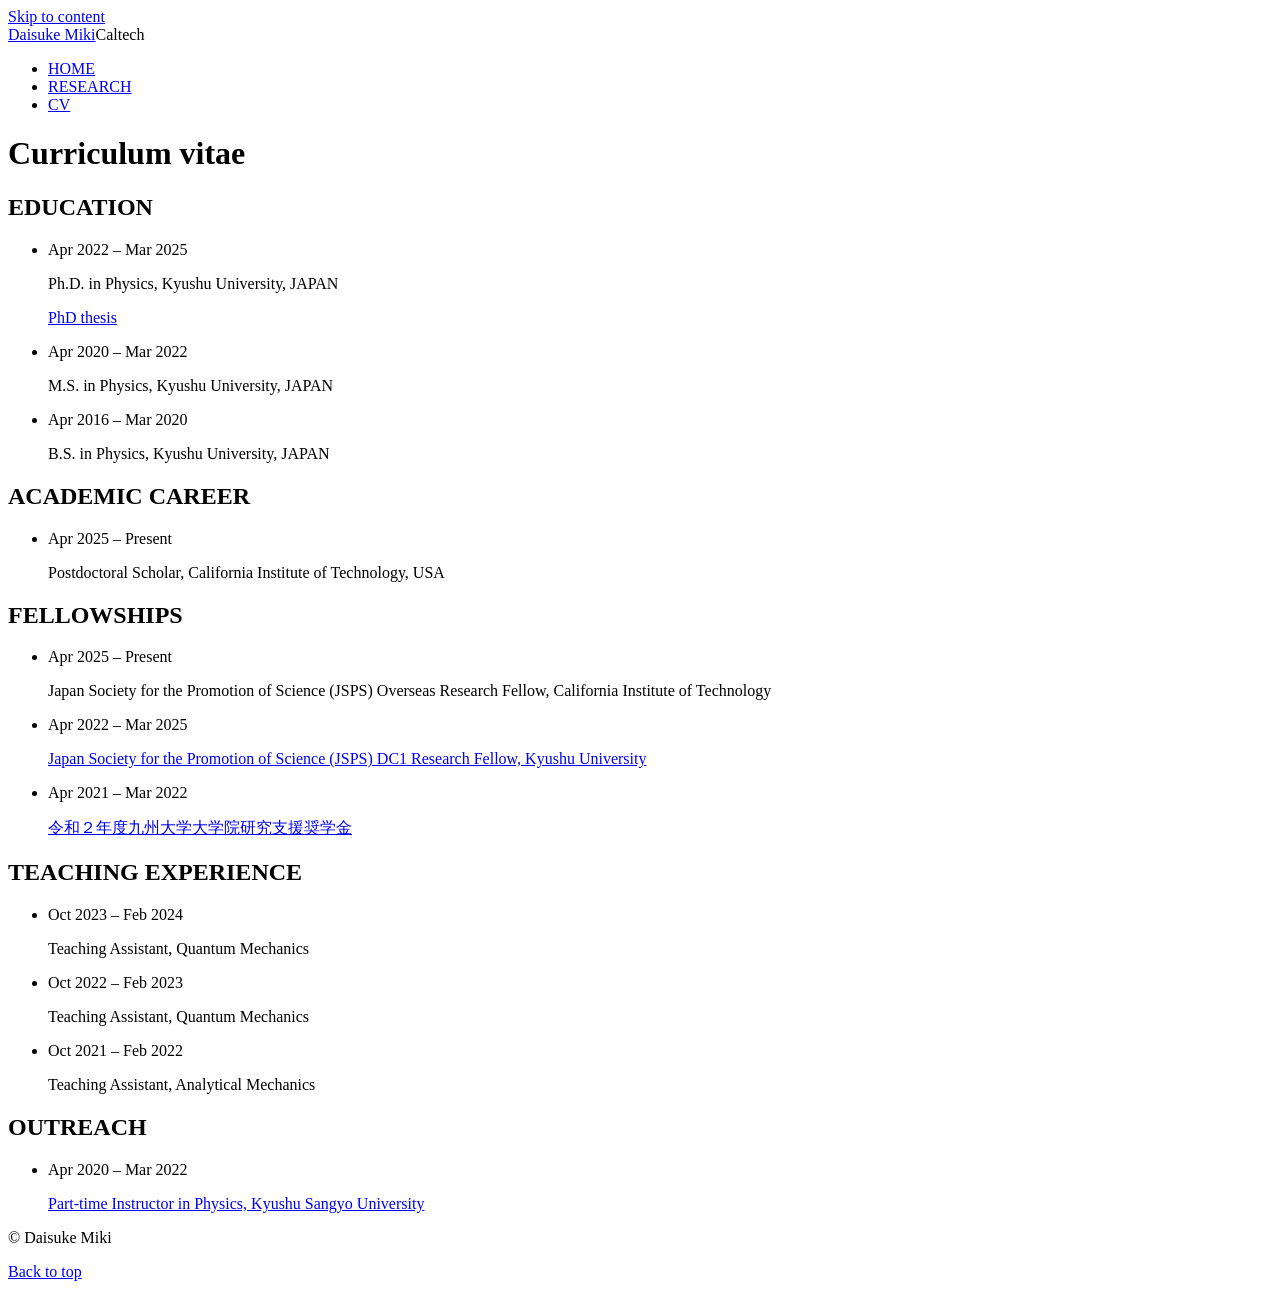
==== cv.html @ 12bbf7b9 "Add static website pages and search metadata" ====
<!doctype html>
<html lang="en">
<head>
  <meta charset="utf-8">
  <meta name="viewport" content="width=device-width, initial-scale=1">
  <meta name="description" content="Education, academic career, fellowships, teaching, and outreach of Daisuke Miki, a postdoctoral scholar at Caltech.">
  <meta name="referrer" content="no-referrer">
  <meta http-equiv="Content-Security-Policy" content="default-src 'none'; style-src 'self'; img-src 'self'; font-src 'self'; base-uri 'none'; form-action 'none'; object-src 'none'">
  <title>Curriculum vitae | Daisuke Miki (三木 大輔)</title>
  <link rel="canonical" href="https://dmikiphys.github.io/cv.html">
  <meta property="og:title" content="Curriculum vitae | Daisuke Miki (三木 大輔)">
  <meta property="og:description" content="Education, academic career, fellowships, teaching, and outreach of Daisuke Miki, a postdoctoral scholar at Caltech.">
  <meta property="og:type" content="website">
  <meta property="og:site_name" content="Daisuke Miki">
  <meta property="og:locale" content="en_US">
  <meta property="og:locale:alternate" content="ja_JP">
  <meta property="og:url" content="https://dmikiphys.github.io/cv.html">
  <meta property="og:image" content="https://dmikiphys.github.io/assets/images/miki.jpg">
  <meta property="og:image:alt" content="Portrait of Daisuke Miki">
  <meta property="og:image:type" content="image/jpeg">
  <meta property="og:image:width" content="590">
  <meta property="og:image:height" content="787">
  <script type="application/ld+json">{"@context":"https://schema.org","@type":"WebPage","name":"Curriculum vitae | Daisuke Miki (三木 大輔)","description":"Education, academic career, fellowships, teaching, and outreach of Daisuke Miki, a postdoctoral scholar at Caltech.","inLanguage":["en","ja"],"about":{"@type":"Person","name":"Daisuke Miki","alternateName":"三木 大輔","jobTitle":"Postdoctoral Scholar","affiliation":{"@type":"CollegeOrUniversity","name":"California Institute of Technology","department":{"@type":"Organization","name":"The Division of Physics, Mathematics and Astronomy"}},"knowsAbout":["Quantum gravity","Quantum measurement","Optomechanics"],"sameAs":["https://arxiv.org/search/?query=%22Daisuke+Miki%22\u0026searchtype=all\u0026abstracts=show\u0026order=-announced_date_first\u0026size=50","https://scholar.google.com/citations?user=i7cU7kQAAAAJ\u0026hl=ja","https://inspirehep.net/authors/1897456?ui-citation-summary=true","https://orcid.org/0000-0001-9707-1398","https://www.pma.caltech.edu/people/daisuke-miki"],"@id":"https://dmikiphys.github.io/#person","url":"https://dmikiphys.github.io/","image":"https://dmikiphys.github.io/assets/images/miki.jpg"},"@id":"https://dmikiphys.github.io/cv.html#webpage","url":"https://dmikiphys.github.io/cv.html"}</script>
  <link rel="stylesheet" href="assets/css/style.css">
</head>
<body id="top">
  <a class="skip-link" href="#main-content">Skip to content</a>
  <header class="site-header">
    <div class="container header-inner">
      <div class="brand"><a class="brand-name" href="index.html">Daisuke Miki</a><span class="brand-affiliation">Caltech</span></div>
      <nav aria-label="Main navigation" class="site-nav"><ul><li><a href="index.html">HOME</a></li>
<li><a href="research.html">RESEARCH</a></li>
<li><a href="cv.html" aria-current="page">CV</a></li></ul></nav>
    </div>
  </header>
  <main id="main-content" class="container" tabindex="-1">
    <div class="page-heading"><h1>Curriculum vitae</h1></div>
<section class="cv-section" id="education" aria-labelledby="education-heading"><h2 class="section-heading" id="education-heading">EDUCATION</h2><ul class="cv-list"><li class="cv-item"><p class="cv-period">Apr 2022 – Mar 2025</p><div class="cv-detail"><p>Ph.D. in Physics, Kyushu University, JAPAN</p><p><a href="https://catalog.lib.kyushu-u.ac.jp/opac_detail_md/?lang=1&amp;amode=MD823&amp;bibid=7363580" target="_blank" rel="noopener noreferrer">PhD thesis</a></p></div></li><li class="cv-item"><p class="cv-period">Apr 2020 – Mar 2022</p><div class="cv-detail"><p>M.S. in Physics, Kyushu University, JAPAN</p></div></li><li class="cv-item"><p class="cv-period">Apr 2016 – Mar 2020</p><div class="cv-detail"><p>B.S. in Physics, Kyushu University, JAPAN</p></div></li></ul></section>
<section class="cv-section" id="academic-career" aria-labelledby="academic-career-heading"><h2 class="section-heading" id="academic-career-heading">ACADEMIC CAREER</h2><ul class="cv-list"><li class="cv-item"><p class="cv-period">Apr 2025 – Present</p><div class="cv-detail"><p>Postdoctoral Scholar, California Institute of Technology, USA</p></div></li></ul></section>
<section class="cv-section" id="fellowships" aria-labelledby="fellowships-heading"><h2 class="section-heading" id="fellowships-heading">FELLOWSHIPS</h2><ul class="cv-list"><li class="cv-item"><p class="cv-period">Apr 2025 – Present</p><div class="cv-detail"><p>Japan Society for the Promotion of Science (JSPS) Overseas Research Fellow, California Institute of Technology</p></div></li><li class="cv-item"><p class="cv-period">Apr 2022 – Mar 2025</p><div class="cv-detail"><p><a href="https://kaken.nii.ac.jp/ja/grant/KAKENHI-PROJECT-22KJ2476/" target="_blank" rel="noopener noreferrer">Japan Society for the Promotion of Science (JSPS) DC1 Research Fellow, Kyushu University</a></p></div></li><li class="cv-item"><p class="cv-period">Apr 2021 – Mar 2022</p><div class="cv-detail"><p><a href="https://www.kyushu-u.ac.jp/f/37872/2020kenkyushien.pdf" target="_blank" rel="noopener noreferrer"><span lang="ja">令和２年度九州大学大学院研究支援奨学金</span></a></p></div></li></ul></section>
<section class="cv-section" id="teaching-experience" aria-labelledby="teaching-experience-heading"><h2 class="section-heading" id="teaching-experience-heading">TEACHING EXPERIENCE</h2><ul class="cv-list"><li class="cv-item"><p class="cv-period">Oct 2023 – Feb 2024</p><div class="cv-detail"><p>Teaching Assistant, Quantum Mechanics</p></div></li><li class="cv-item"><p class="cv-period">Oct 2022 – Feb 2023</p><div class="cv-detail"><p>Teaching Assistant, Quantum Mechanics</p></div></li><li class="cv-item"><p class="cv-period">Oct 2021 – Feb 2022</p><div class="cv-detail"><p>Teaching Assistant, Analytical Mechanics</p></div></li></ul></section>
<section class="cv-section" id="outreach" aria-labelledby="outreach-heading"><h2 class="section-heading" id="outreach-heading">OUTREACH</h2><ul class="cv-list"><li class="cv-item"><p class="cv-period">Apr 2020 – Mar 2022</p><div class="cv-detail"><p><a href="https://www.kyusan-u.ac.jp/J/kougaku/kiso-sen/" target="_blank" rel="noopener noreferrer">Part-time Instructor in Physics, Kyushu Sangyo University</a></p></div></li></ul></section>
  </main>
  <footer class="site-footer"><div class="container footer-inner"><p>© Daisuke Miki</p><a href="#top">Back to top</a></div></footer>
</body>
</html>
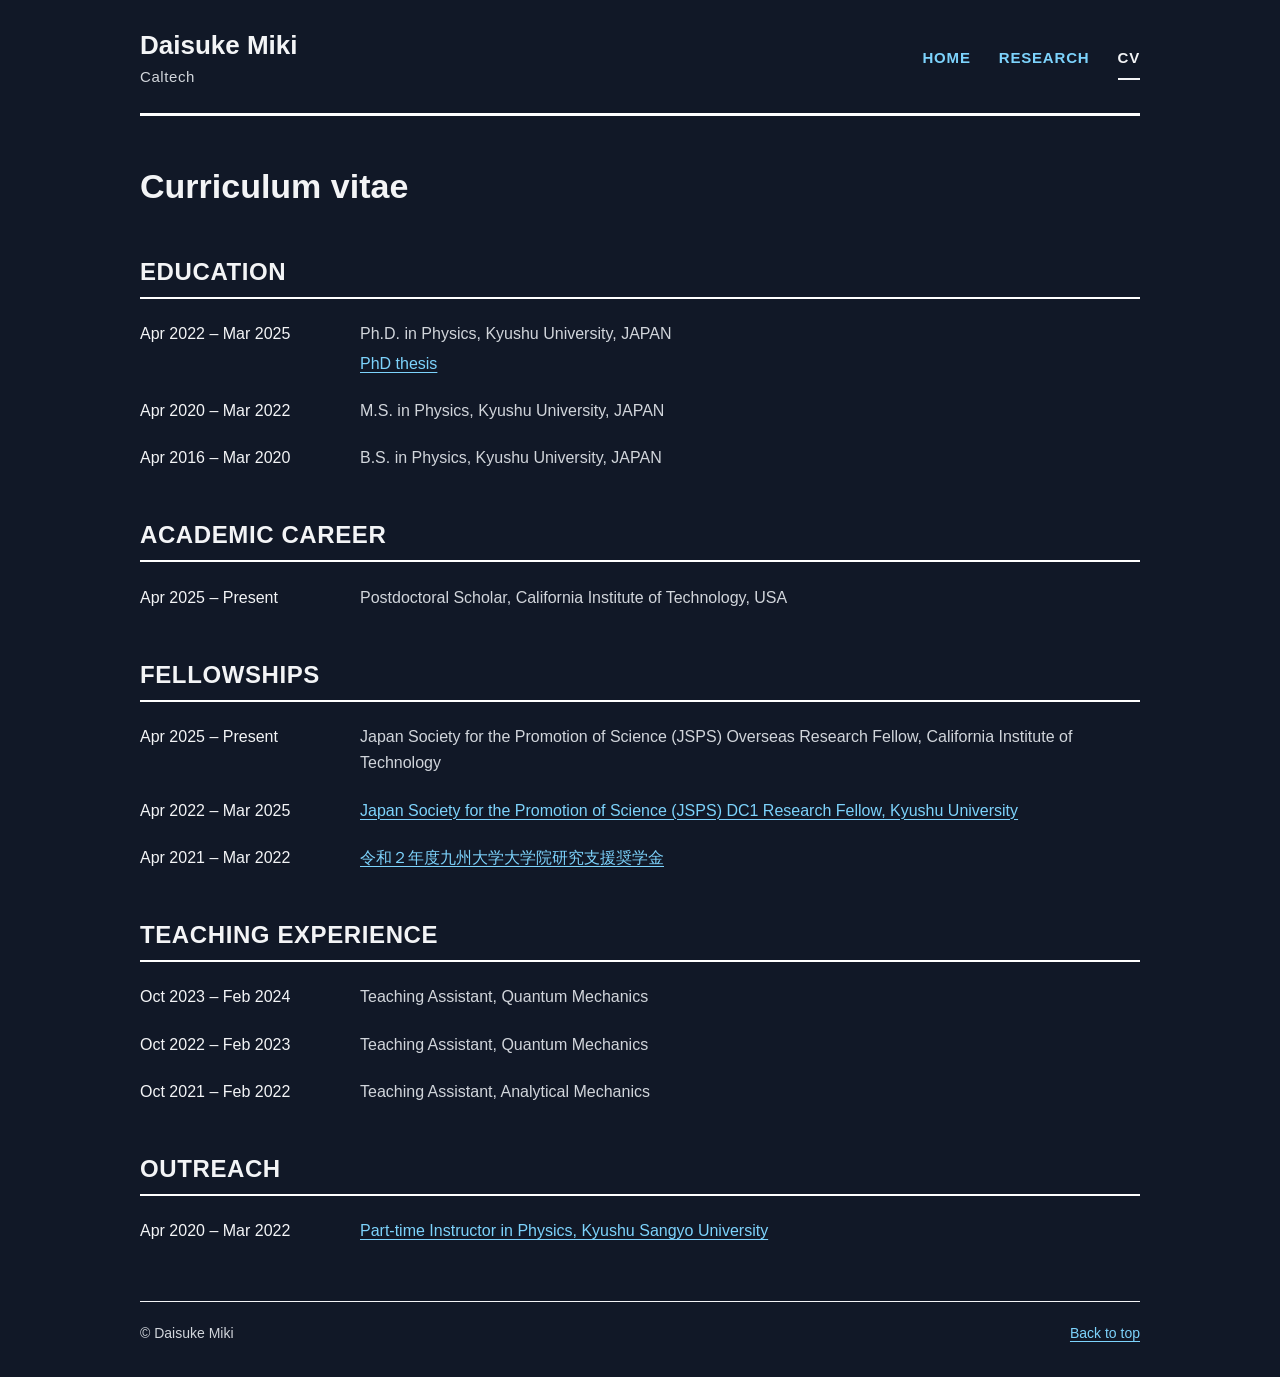
==== commit 867195e8: "Add Google verification and Japanese name aliases" ====
--- a/cv.html
+++ b/cv.html
@@ -8,6 +8,7 @@
   <meta http-equiv="Content-Security-Policy" content="default-src 'none'; style-src 'self'; img-src 'self'; font-src 'self'; base-uri 'none'; form-action 'none'; object-src 'none'">
   <title>Curriculum vitae | Daisuke Miki (三木 大輔)</title>
   <link rel="canonical" href="https://dmikiphys.github.io/cv.html">
+  <meta name="google-site-verification" content="wC47Yj40mLfmvoBVS8dh89OetqNr7B8jsYRSsnAYpxg">
   <meta property="og:title" content="Curriculum vitae | Daisuke Miki (三木 大輔)">
   <meta property="og:description" content="Education, academic career, fellowships, teaching, and outreach of Daisuke Miki, a postdoctoral scholar at Caltech.">
   <meta property="og:type" content="website">
@@ -20,7 +21,7 @@
   <meta property="og:image:type" content="image/jpeg">
   <meta property="og:image:width" content="590">
   <meta property="og:image:height" content="787">
-  <script type="application/ld+json">{"@context":"https://schema.org","@type":"WebPage","name":"Curriculum vitae | Daisuke Miki (三木 大輔)","description":"Education, academic career, fellowships, teaching, and outreach of Daisuke Miki, a postdoctoral scholar at Caltech.","inLanguage":["en","ja"],"about":{"@type":"Person","name":"Daisuke Miki","alternateName":"三木 大輔","jobTitle":"Postdoctoral Scholar","affiliation":{"@type":"CollegeOrUniversity","name":"California Institute of Technology","department":{"@type":"Organization","name":"The Division of Physics, Mathematics and Astronomy"}},"knowsAbout":["Quantum gravity","Quantum measurement","Optomechanics"],"sameAs":["https://arxiv.org/search/?query=%22Daisuke+Miki%22\u0026searchtype=all\u0026abstracts=show\u0026order=-announced_date_first\u0026size=50","https://scholar.google.com/citations?user=i7cU7kQAAAAJ\u0026hl=ja","https://inspirehep.net/authors/1897456?ui-citation-summary=true","https://orcid.org/0000-0001-9707-1398","https://www.pma.caltech.edu/people/daisuke-miki"],"@id":"https://dmikiphys.github.io/#person","url":"https://dmikiphys.github.io/","image":"https://dmikiphys.github.io/assets/images/miki.jpg"},"@id":"https://dmikiphys.github.io/cv.html#webpage","url":"https://dmikiphys.github.io/cv.html"}</script>
+  <script type="application/ld+json">{"@context":"https://schema.org","@type":"WebPage","name":"Curriculum vitae | Daisuke Miki (三木 大輔)","description":"Education, academic career, fellowships, teaching, and outreach of Daisuke Miki, a postdoctoral scholar at Caltech.","inLanguage":["en","ja"],"about":{"@type":"Person","name":"Daisuke Miki","alternateName":["三木 大輔","三木大輔"],"jobTitle":"Postdoctoral Scholar","affiliation":{"@type":"CollegeOrUniversity","name":"California Institute of Technology","department":{"@type":"Organization","name":"The Division of Physics, Mathematics and Astronomy"}},"knowsAbout":["Quantum gravity","Quantum measurement","Optomechanics"],"sameAs":["https://arxiv.org/search/?query=%22Daisuke+Miki%22\u0026searchtype=all\u0026abstracts=show\u0026order=-announced_date_first\u0026size=50","https://scholar.google.com/citations?user=i7cU7kQAAAAJ\u0026hl=ja","https://inspirehep.net/authors/1897456?ui-citation-summary=true","https://orcid.org/0000-0001-9707-1398","https://www.pma.caltech.edu/people/daisuke-miki"],"@id":"https://dmikiphys.github.io/#person","url":"https://dmikiphys.github.io/","image":"https://dmikiphys.github.io/assets/images/miki.jpg"},"@id":"https://dmikiphys.github.io/cv.html#webpage","url":"https://dmikiphys.github.io/cv.html"}</script>
   <link rel="stylesheet" href="assets/css/style.css">
 </head>
 <body id="top">
--- a/assets/css/style.css
+++ b/assets/css/style.css
@@ -0,0 +1,648 @@
+:root {
+  color-scheme: dark;
+  --color-background: #111827;
+  --color-heading: #f3f4f6;
+  --color-text: #d1d5db;
+  --color-link: #7dd3fc;
+  --color-hover: #bae6fd;
+  --color-rule-strong: #ffffff;
+  --color-rule: #f3f4f6;
+  --color-scroll-track: #1f2937;
+  --font-body: Arial, "Hiragino Sans", "Yu Gothic", Meiryo, sans-serif;
+  --font-size-body: 1rem;
+  --font-size-profile: 1.125rem;
+  --font-size-section: 1.5rem;
+  --space-small: 0.5rem;
+  --space-medium: 1rem;
+  --space-large: 2rem;
+  --page-width: 62.5rem;
+}
+
+*,
+*::before,
+*::after {
+  box-sizing: border-box;
+}
+
+html {
+  font-size: 100%;
+  -webkit-text-size-adjust: 100%;
+  text-size-adjust: 100%;
+}
+
+body {
+  margin: 0;
+  background: var(--color-background);
+  color: var(--color-text);
+  font-family: var(--font-body);
+  font-size: var(--font-size-body);
+  line-height: 1.65;
+  overflow-wrap: break-word;
+}
+
+h1,
+h2,
+h3,
+p,
+ul,
+ol {
+  margin: 0;
+}
+
+ul,
+ol {
+  padding-left: 1.5rem;
+}
+
+h1,
+h2,
+h3 {
+  color: var(--color-heading);
+  font-weight: 600;
+  line-height: 1.3;
+}
+
+h1 {
+  font-size: 2.125rem;
+}
+
+h2 {
+  font-size: var(--font-size-section);
+}
+
+h3 {
+  font-size: 1.125rem;
+}
+
+a {
+  color: var(--color-link);
+  text-decoration-thickness: 1px;
+  text-underline-offset: 0.2em;
+}
+
+a:hover {
+  color: var(--color-hover);
+  text-decoration: underline;
+}
+
+a:focus,
+[tabindex="0"]:focus,
+[tabindex="-1"]:focus {
+  outline: 2px solid var(--color-link);
+  outline-offset: 4px;
+}
+
+img {
+  display: block;
+  max-width: 100%;
+  height: auto;
+}
+
+strong {
+  font-weight: 700;
+}
+
+.author-self {
+  text-decoration-line: underline;
+  text-decoration-thickness: 1px;
+  text-underline-offset: 0.2em;
+}
+
+.container {
+  width: calc(100% - 3rem);
+  max-width: var(--page-width);
+  margin-right: auto;
+  margin-left: auto;
+}
+
+.skip-link {
+  position: absolute;
+  width: 1px;
+  height: 1px;
+  padding: 0;
+  overflow: hidden;
+  clip: rect(0, 0, 0, 0);
+  white-space: nowrap;
+}
+
+.skip-link:focus {
+  position: static;
+  display: block;
+  width: auto;
+  height: auto;
+  padding: var(--space-small) var(--space-medium);
+  overflow: visible;
+  clip: auto;
+  background: var(--color-heading);
+  color: var(--color-background);
+  text-align: center;
+  white-space: normal;
+  outline-color: var(--color-background);
+  outline-offset: -4px;
+}
+
+.site-header {
+  padding-top: 1.75rem;
+}
+
+.header-inner {
+  display: flex;
+  flex-wrap: wrap;
+  align-items: center;
+  justify-content: space-between;
+  gap: 1rem 2.5rem;
+  padding-bottom: 1.4rem;
+  border-bottom: 3px solid var(--color-rule-strong);
+}
+
+.brand {
+  min-width: 0;
+}
+
+.brand-name {
+  color: var(--color-heading);
+  font-size: 1.625rem;
+  font-weight: 600;
+  line-height: 1.35;
+  text-decoration: none;
+}
+
+.brand-affiliation {
+  display: block;
+  margin-top: 0.15rem;
+  font-size: 0.9375rem;
+  letter-spacing: 0.04em;
+}
+
+.site-nav ul,
+.profile-links,
+.section-nav ul {
+  display: flex;
+  flex-wrap: wrap;
+  align-items: center;
+  padding: 0;
+  list-style: none;
+}
+
+.site-nav ul {
+  gap: 0.35rem 1.75rem;
+}
+
+.site-nav a {
+  display: inline-block;
+  padding: 0.5rem 0;
+  border-bottom: 2px solid transparent;
+  font-size: 0.9375rem;
+  font-weight: 600;
+  letter-spacing: 0.055em;
+  text-decoration: none;
+}
+
+.site-nav a[aria-current="page"] {
+  border-bottom-color: var(--color-heading);
+  color: var(--color-heading);
+}
+
+.site-nav a:hover {
+  border-bottom-color: var(--color-hover);
+  color: var(--color-hover);
+}
+
+main {
+  padding-top: 3rem;
+  padding-bottom: 3.5rem;
+}
+
+.profile {
+  display: flex;
+  flex-wrap: wrap;
+  align-items: flex-start;
+  gap: 2.5rem 4rem;
+  margin-bottom: 3rem;
+}
+
+.profile-copy {
+  flex: 1 1 26rem;
+  min-width: 0;
+  max-width: 100%;
+  font-size: var(--font-size-profile);
+}
+
+.profile-name {
+  margin-bottom: 0.15rem;
+  font-size: 2.375rem;
+  letter-spacing: -0.02em;
+}
+
+.name-ja {
+  margin-bottom: 1.4rem;
+  color: var(--color-heading);
+  font-size: 1.25rem;
+}
+
+.position {
+  margin-bottom: 0.1rem;
+  color: var(--color-heading);
+  font-weight: 600;
+}
+
+.fellowship {
+  margin-bottom: 1.2rem;
+}
+
+.affiliation {
+  margin-bottom: 0.15rem;
+}
+
+.email {
+  margin-top: 1.2rem;
+  overflow-wrap: anywhere;
+}
+
+.research-interests {
+  margin-top: 1.2rem;
+  font-size: var(--font-size-body);
+}
+
+.profile-links {
+  gap: 0.4rem 1.25rem;
+  margin-top: 1.1rem;
+  font-size: var(--font-size-body);
+}
+
+.portrait {
+  flex: 0 1 15rem;
+  width: 15rem;
+}
+
+.section-heading,
+.research-section > h2,
+.cv-section > h2 {
+  padding-bottom: 0.6rem;
+  border-bottom: 2px solid var(--color-rule-strong);
+  margin-bottom: 1.4rem;
+  letter-spacing: 0.025em;
+}
+
+.news-list,
+.record-list,
+.cv-list {
+  padding: 0;
+  list-style: none;
+}
+
+.news-item {
+  display: grid;
+  grid-template-columns: 9.5rem minmax(0, 1fr);
+  gap: 0.4rem 1.7rem;
+  padding: 1.35rem 0;
+  border-bottom: 1px solid var(--color-rule);
+}
+
+.news-item:first-child {
+  padding-top: 0.2rem;
+}
+
+.news-item:last-child {
+  border-bottom: 0;
+  padding-bottom: 0;
+}
+
+.news-item time {
+  color: var(--color-heading);
+  font-size: 0.9375rem;
+  font-variant-numeric: tabular-nums;
+}
+
+.news-body,
+.record-body,
+.cv-detail {
+  min-width: 0;
+}
+
+.news-label {
+  margin-bottom: 0.35rem;
+  color: var(--color-heading);
+  font-weight: 600;
+}
+
+.authors,
+.paper-title,
+.citation {
+  margin-bottom: 0.2rem;
+}
+
+.paper-title {
+  color: var(--color-heading);
+}
+
+.entry-links {
+  display: flex;
+  padding: 0;
+  list-style: none;
+  flex-wrap: wrap;
+  align-items: baseline;
+  gap: 0.2rem 1rem;
+  margin-top: 0.25rem;
+}
+
+.entry-links a {
+  overflow-wrap: anywhere;
+}
+
+.page-heading {
+  margin-bottom: 1.75rem;
+}
+
+.page-heading h1 {
+  margin-bottom: 0.6rem;
+}
+
+.lead {
+  max-width: 46rem;
+}
+
+.section-nav {
+  margin-bottom: 2.75rem;
+}
+
+.section-nav ul {
+  gap: 0.5rem 1.75rem;
+}
+
+.section-nav a {
+  display: inline-block;
+  padding: 0.25rem 0;
+  font-size: 0.9375rem;
+}
+
+.research-section,
+.cv-section {
+  scroll-margin-top: 1.5rem;
+  margin-top: 3rem;
+}
+
+.research-section:first-child {
+  margin-top: 0;
+}
+
+.research-section > h1 {
+  font-size: var(--font-size-section);
+}
+
+.scroll-panel {
+  max-height: 38rem;
+  max-height: min(65vh, 38rem);
+  padding: 0.25rem 0.75rem 0.5rem 0.35rem;
+  overflow-y: auto;
+  overflow-wrap: anywhere;
+  scrollbar-gutter: stable;
+  scrollbar-color: var(--color-link) var(--color-scroll-track);
+  scroll-padding-block: 0.5rem;
+}
+
+.scroll-panel > .year-heading:first-child {
+  margin-top: 0;
+}
+
+.record {
+  display: grid;
+  grid-template-columns: 2.25rem minmax(0, 1fr);
+  align-items: baseline;
+  gap: 0.6rem;
+  padding-bottom: 1.25rem;
+  margin-bottom: 1.25rem;
+  border-bottom: 1px solid var(--color-rule);
+}
+
+.record:last-child {
+  padding-bottom: 0;
+  margin-bottom: 0;
+  border-bottom: 0;
+}
+
+.record-number {
+  color: var(--color-heading);
+  font-variant-numeric: tabular-nums;
+}
+
+.year-heading {
+  margin-top: 2rem;
+  margin-bottom: 1.15rem;
+  font-size: 1.25rem;
+}
+
+.award-entry {
+  margin-bottom: var(--space-large);
+}
+
+.award-year {
+  margin-bottom: 0.4rem;
+  color: var(--color-heading);
+  font-variant-numeric: tabular-nums;
+}
+
+.award-title {
+  margin-bottom: 0.55rem;
+  color: var(--color-heading);
+  font-size: 1.125rem;
+  font-weight: 600;
+}
+
+.award-entry > p {
+  margin-bottom: 0.3rem;
+}
+
+.cv-item {
+  display: grid;
+  grid-template-columns: 12rem minmax(0, 1fr);
+  align-items: baseline;
+  gap: 0.4rem 1.75rem;
+  margin-bottom: 1.3rem;
+}
+
+.cv-item:last-child {
+  margin-bottom: 0;
+}
+
+.cv-period {
+  color: var(--color-heading);
+  font-variant-numeric: tabular-nums;
+}
+
+.cv-detail > p + p {
+  margin-top: 0.2rem;
+}
+
+.site-footer {
+  padding-bottom: var(--space-large);
+  font-size: 0.875rem;
+}
+
+.footer-inner {
+  display: flex;
+  flex-wrap: wrap;
+  align-items: baseline;
+  justify-content: space-between;
+  gap: 0.5rem 1.5rem;
+  padding-top: 1.25rem;
+  border-top: 1px solid var(--color-rule);
+}
+
+@media (max-width: 640px) {
+  .container {
+    width: calc(100% - 2rem);
+  }
+
+  .site-header {
+    padding-top: 1.15rem;
+  }
+
+  .header-inner {
+    align-items: flex-start;
+    flex-direction: column;
+    gap: 0.65rem;
+    padding-bottom: 0.85rem;
+  }
+
+  .site-nav ul {
+    gap: 0.2rem 1.35rem;
+  }
+
+  main {
+    padding-top: 2rem;
+    padding-bottom: 2.5rem;
+  }
+
+  .profile {
+    flex-direction: column;
+    gap: 1.75rem;
+    margin-bottom: 2.5rem;
+  }
+
+  .profile-name {
+    font-size: 2rem;
+  }
+
+  .profile-copy {
+    flex-basis: auto;
+  }
+
+  .portrait {
+    flex: none;
+    width: 13rem;
+  }
+
+  .news-item,
+  .cv-item {
+    grid-template-columns: minmax(0, 1fr);
+    gap: 0.4rem;
+  }
+
+  .news-item {
+    padding-top: 1.2rem;
+    padding-bottom: 1.2rem;
+  }
+
+  .record {
+    grid-template-columns: 2rem minmax(0, 1fr);
+    gap: 0.35rem;
+  }
+
+  .research-section,
+  .cv-section {
+    margin-top: 2.5rem;
+  }
+
+  .section-nav {
+    margin-bottom: 2rem;
+  }
+
+  .section-nav ul {
+    gap: 0.35rem 1.2rem;
+  }
+}
+
+@media print {
+  :root {
+    color-scheme: light;
+    --color-background: #ffffff;
+    --color-heading: #111111;
+    --color-text: #222222;
+    --color-link: #222222;
+    --color-hover: #222222;
+    --color-rule-strong: #333333;
+    --color-rule: #777777;
+  }
+
+  body {
+    background: var(--color-background);
+    color: var(--color-text);
+    font-size: 10pt;
+    line-height: 1.5;
+  }
+
+  .container {
+    width: 100%;
+    max-width: none;
+  }
+
+  .skip-link,
+  .site-nav,
+  .section-nav,
+  .site-footer a {
+    display: none;
+  }
+
+  .site-header {
+    padding-top: 0;
+  }
+
+  .header-inner {
+    padding-bottom: 0.75rem;
+  }
+
+  main {
+    padding-top: 1.5rem;
+    padding-bottom: 1rem;
+  }
+
+  .profile {
+    display: grid;
+    grid-template-columns: minmax(0, 1fr) 10rem;
+    gap: 2rem;
+  }
+
+  .portrait {
+    width: 10rem;
+  }
+
+  .research-section,
+  .cv-section {
+    margin-top: 1.75rem;
+  }
+
+  .scroll-panel {
+    max-height: none;
+    padding: 0;
+    overflow: visible;
+    scrollbar-gutter: auto;
+  }
+
+  h1,
+  h2,
+  h3 {
+    break-after: avoid;
+  }
+
+  .record,
+  .news-item,
+  .cv-item,
+  .award-entry {
+    break-inside: avoid;
+  }
+
+  a {
+    color: inherit;
+  }
+}
